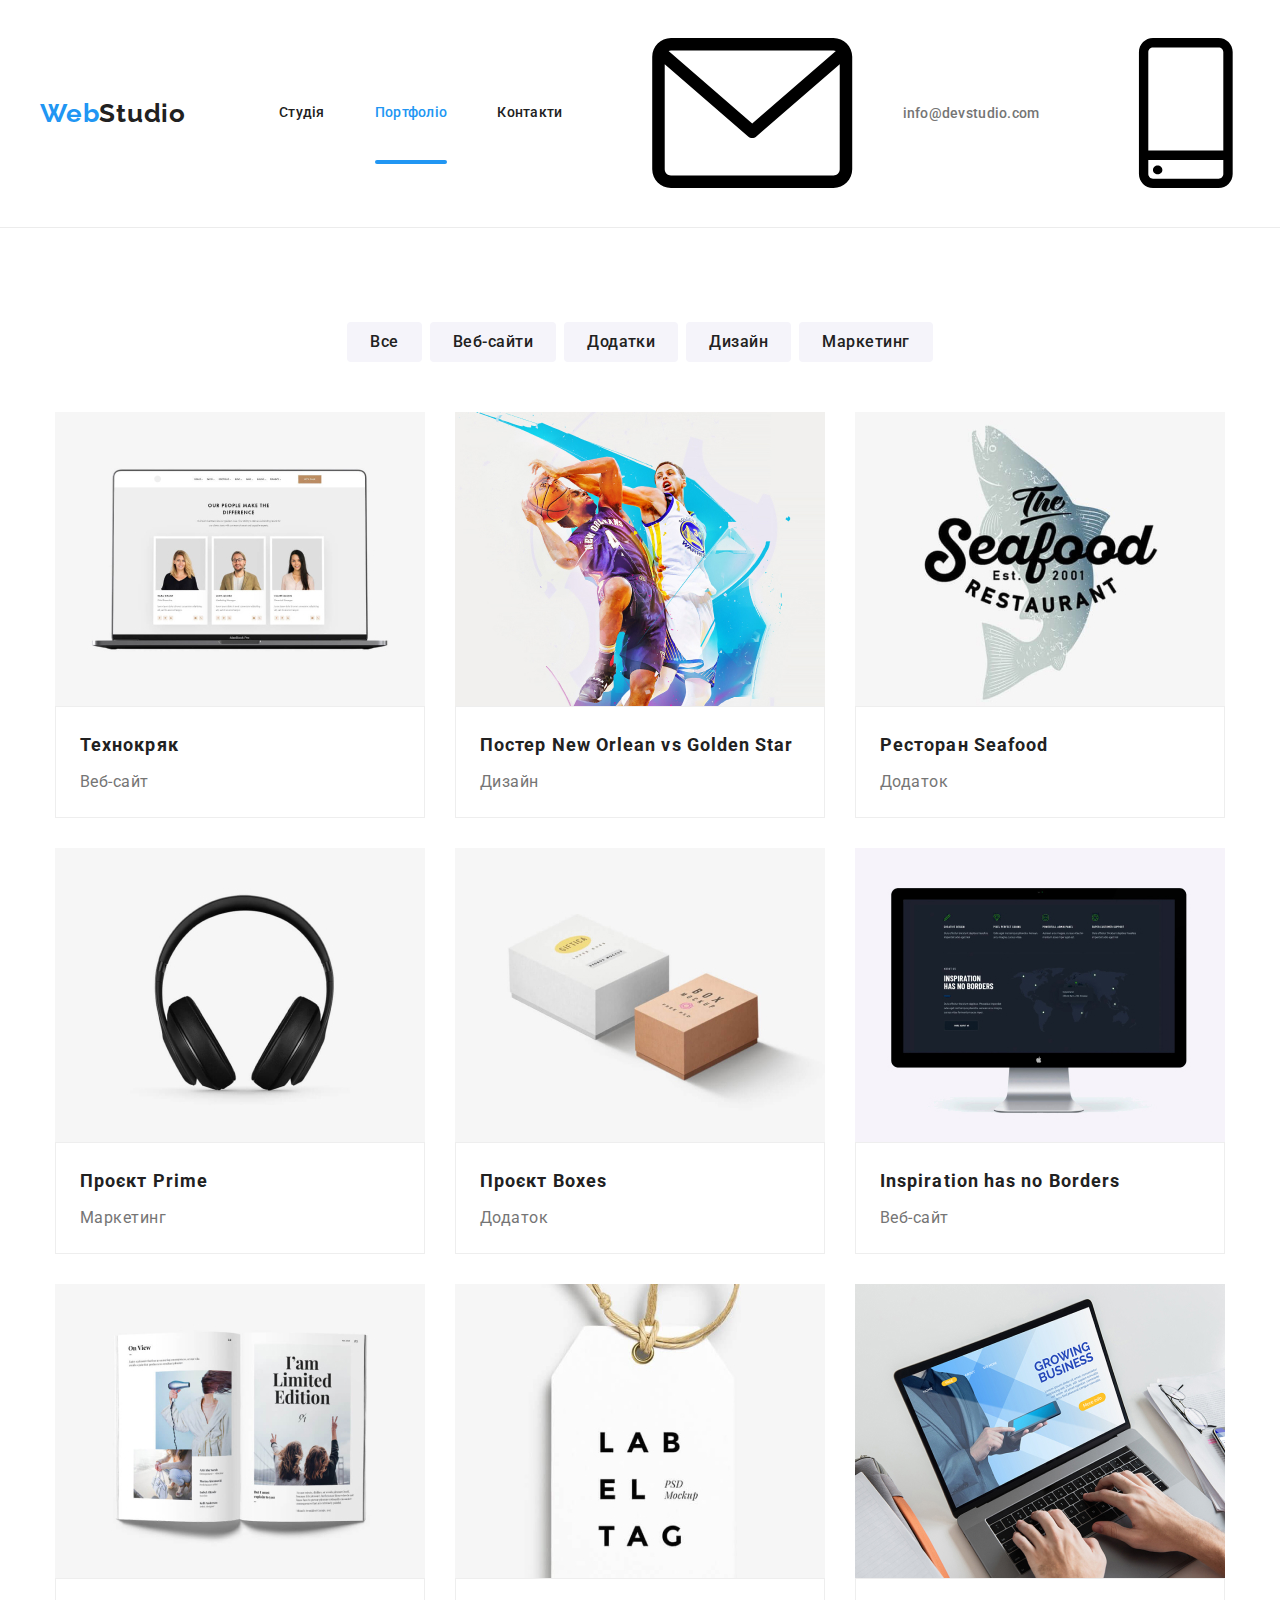
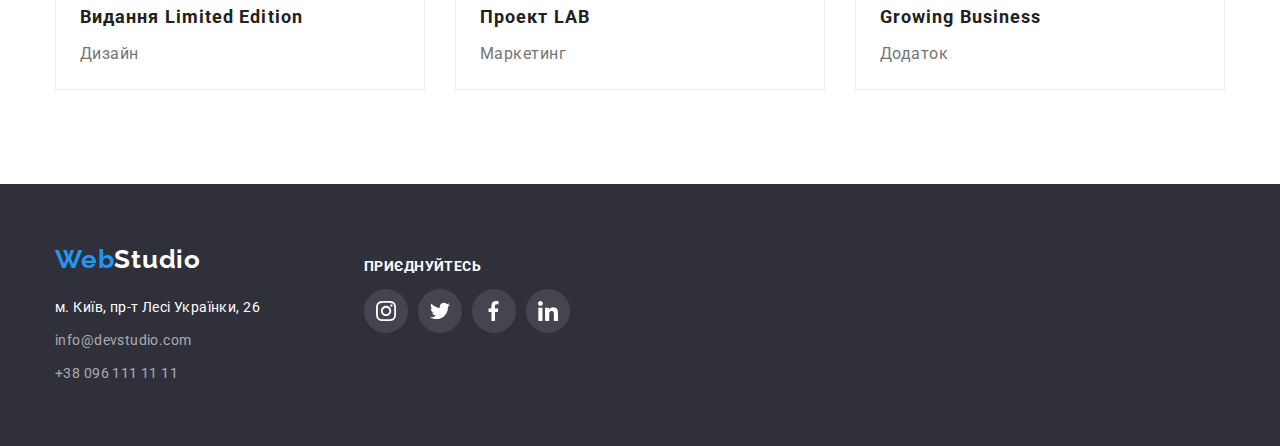
==== portfolio.html @ d79baf8a "qwe" ====
<!DOCTYPE html>
<html lang="en">
<head>
    <meta charset="UTF-8">
    <meta http-equiv="X-UA-Compatible" content="IE=edge">
    <meta name="viewport" content="width=device-width, initial-scale=1.0">
    <title>Portfolio</title>
    <link href="https://fonts.googleapis.com/css2?family=Raleway:wght@700&family=Roboto:wght@400;500;700;900&display=swap" rel="stylesheet">
    <link rel="stylesheet" href="https://cdnjs.cloudflare.com/ajax/libs/modern-normalize/1.1.0/modern-normalize.min.css">
    <link rel="stylesheet" href="./styles/styles.css">
</head>
<body>
    <header class="header">
        <div class="container nav">
            <nav class="header-nav">
                <a href="index.html" class="header-logo link">Web<span class="header-logo-studio">Studio</span></a>
            <ul class="header-list">
                <li class="header-item list">
                    <a href="index.html" class="header-text link">Студія</a>
                </li>
                <li class="header-item list">
                    <a href="portfolio.html" class="header-text current link">Портфоліо</a>
                </li>
                <li class="header-item list">
                    <a href="" class="header-text link">Контакти</a>
                </li>
            </ul>
            </nav>
            <div class="header-contacts">
                <ul class="header-contacts-list list">
                    <li class="header-contacts-item"><a class="header-mail link"  href="mailto:info@devstudio.com">
                        <svg class="header-contacts-icon a">
                        <use href="./images/symbol-defs.svg#envelope-hover"></use>
                    </svg>info@devstudio.com</a>
                    </li>
                    <li class="header-contacts-item"><a class="header-phone link"  href="tel:+380961111111">
                        <svg class="header-contacts-icon b">
                        <use href="./images/symbol-defs.svg#smartphone"></use>
                    </svg>+38 096 111 11 11</a></li>
                </ul>
            </div>
        </div>
    </header>
    <main>
        <section class="section portfolio">
            <div class="container">
                <h2 class="visually-hidden">Портфоліо</h2>
            <ul class="portfolio-list">
                <div class="portfolio-buttons">
                    <li class="portfolio-btn list">
                        <button class="btn" type="button">Все</button>
                    </li>
                    <li class="portfolio-btn list">
                        <button class="btn" type="button">Веб-сайти</button>
                    </li>
                    <li class="portfolio-btn list">
                        <button class="btn" type="button">Додатки</button>
                    </li>
                    <li class="portfolio-btn list">
                        <button class="btn" type="button">Дизайн</button>
                    </li>
                    <li class="portfolio-btn list">
                        <button class="btn" type="button">Маркетинг</button>
                    </li>
                </div>
                <div class="portfolio-blanc">
                    <li class="portfolio-item list">
                        <a class="portfolio-link link" href="">
                        <img src="./images/portfolio1.jpg" alt="Технокряк" width="370" height="294">
                        <div class="blanc-text">
                            <h3 class="portfolio-title" >Технокряк</h3>
                        <p class="portfolio-text">Веб-сайт</p>
                        </div>
                        </a>
                    </li>
                    <li class="portfolio-item list">
                        <a class="portfolio-link link" href="">
                            <img src="./images/portfolio2.jpg" alt="Постер New Orlean vs Golden Star" width="370" height="294">
                        <div class="blanc-text">
                            <h3 class="portfolio-title" >Постер New Orlean vs Golden Star</h3>
                        <p class="portfolio-text">Дизайн</p>
                        </div>
                        </a>
                    </li>
                    <li class="portfolio-item list">
                        <a class="portfolio-link link" href="">
                            <img src="./images/portfolio3.jpg" alt="Ресторан Seafood" width="370" height="294">
                        <div class="blanc-text">
                            <h3 class="portfolio-title" >Ресторан Seafood</h3>
                        <p class="portfolio-text">Додаток</p>
                        </div>
                        </a>
                    </li>
                    <li class="portfolio-item list">
                        <a class="portfolio-link link" href="">
                            <img src="./images/portfolio4.jpg" alt="Проєкт Prime" width="370" height="294">
                        <div class="blanc-text">
                            <h3 class="portfolio-title" >Проєкт Prime</h3>
                        <p class="portfolio-text">Маркетинг</p>
                        </div>
                        </a>
                    </li>
                    <li class="portfolio-item list">
                        <a class="portfolio-link link" href="">
                            <img src="./images/portfolio5.jpg" alt="Проєкт Boxes" width="370" height="294">
                        <div class="blanc-text">
                            <h3 class="portfolio-title" >Проєкт Boxes</h3>
                        <p class="portfolio-text">Додаток</p>
                        </div>
                        </a>
                    </li>
                    <li class="portfolio-item list">
                        <a class="portfolio-link link" href="">
                            <img src="./images/portfolio6.jpg" alt="Inspiration has no Borders" width="370" height="294">
                        <div class="blanc-text">
                            <h3 class="portfolio-title" >Inspiration has no Borders</h3>
                        <p class="portfolio-text">Веб-сайт</p>
                        </div>
                        </a>
                    </li>
                    <li class="portfolio-item list">
                        <a class="portfolio-link link" href="">
                            <img src="./images/portfolio7.jpg" alt="Видання Limited Edition" width="370" height="294">
                        <div class="blanc-text">
                            <h3 class="portfolio-title" >Видання Limited Edition</h3>
                        <p class="portfolio-text">Дизайн</p>
                        </div>
                        </a>
                    </li>
                    <li class="portfolio-item list">
                        <a class="portfolio-link link" href="">
                            <img src="./images/portfolio8.jpg" alt="Проект LAB" width="370" height="294">
                        <div class="blanc-text">
                            <h3 class="portfolio-title" >Проект LAB</h3>
                        <p class="portfolio-text">Маркетинг</p>
                        </div>
                        </a>
                    </li>
                    <li class="portfolio-item list">
                        <a class="portfolio-link link" href="">
                            <img src="./images/portfolio9.jpg" alt="Growing Business" width="370" height="294">
                        <div class="blanc-text">
                            <h3 class="portfolio-title" >Growing Business</h3>
                        <p class="portfolio-text">Додаток</p>
                        </div>
                        </a>
                    </li>
                </ul>
                </div>
            </div>
        </section>
    </main>
    <footer class="footer">
        <div class="container footer-pre-columns">
            <div class="footer-addres-width">
                
                    <a href="index.html" class="footer-logo link">Web<span class="footer-logo-studio">Studio</span></a>
                <address>
                   <ul class="footer-list">
                    <li class="footer-item list"><a class="footer-link link" href="https://www.google.com/maps/place/Lesi+Ukrainky+Blvd,+26,+Kyiv,+02000/data=!4m2!3m1!1s0x40d4cf0e033ecbe9:0x57a4dffefec77da0?sa=X&ved=2ahUKEwj9iJGHlsv5AhVJgosKHXYeBLoQ8gF6BAgTEAE">м. Київ, пр-т Лесі Українки, 26</a></li>
                    <li class="footer-item list"><a class="footer-mail link" href="mailto:info@devstudio.com">info@devstudio.com</a></li>
                    <li class="footer-item list"><a class="footer-phone link" href="tel:+380961111111">+38 096 111 11 11</a></li>
                   </ul>
                </address>
            </div>
           <div class="footer-columns">
            <h2 class="footer-title list"><p>приєднуйтесь</p></h2>
            <ul class="footer-list-columns">
                
                <li class="footer-item-second list"> 
                    <a class="footer-link-second link" href="">
                        <svg class="icon-footer">
                            <use href="./images/symbol-defs.svg#instagram" ></use>
                        </svg>
                    </a></li>
                <li class="footer-item-second list"> 
                    <a class="footer-link-second link" href="">
                        <svg class="icon-footer">
                            <use href="./images/symbol-defs.svg#twitter" ></use>
                        </svg>
                    </a></li>
                <li class="footer-item-second list"> 
                    <a class="footer-link-second link" href="">
                        <svg class="icon-footer">
                            <use href="./images/symbol-defs.svg#facebook" ></use>
                        </svg>
                    </a></li>
                <li class="footer-item-second list"> 
                    <a class="footer-link-second link" href="">
                        <svg class="icon-footer">
                            <use href="./images/symbol-defs.svg#linkedin" ></use>
                        </svg>
                    </a></li>
            </ul>
           </div>
            </div>
    </footer>
</body>
</html>
---- styles/styles.css ----
:root {
  --primary-text-color: #757575;
  --secondary-text-color: rgba(255, 255, 255, 0.6);
  --tytle-text-color: #212121;
  --accent-color: #2196f3;
  --primary-white-color: #ffffff;
  --fill-space-color: #f5f4fa;
  --bcg-space-color: #2f303a;
  --fill-icon-color: #AFB1B8;
}
.container {
  max-width: 1200px;
  width: 100%;
  margin: 0% auto;
  padding: 0% 15px;
}
html {
  box-sizing: border-box;
}

*,
*::before,
*::after {
  box-sizing: inherit;
}

.link {
  text-decoration: none;
}
.list {
  list-style: none;
}
img {
  display: block;
}

.visually-hidden {
  position: absolute;
  white-space: nowrap;
  width: 1px;
  height: 1px;
  overflow: hidden;
  border: 0;
  padding: 0%;
  clip: rect(0 0 0 0);
  clip-path: inset(50%);
  margin: -1px;
}
body {
  background-color: var(--primary-white-color);
  color: var(--primary-text-color);

  margin: 0 auto;

  font-family: "Roboto";
  font-weight: 400;
  font-size: 14px;
  line-height: 1.71;
  letter-spacing: 0.03em;
}
/*----------logo-----------*/
.header-logo,
.footer-logo {
  padding: 0;
  margin-right: 93px;
  font-family: "Raleway";
  font-weight: 700;
  font-size: 26px;
  line-height: 1.19;
  letter-spacing: 0.03em;
  color: var(--accent-color);

  text-shadow: 0px 4px 4px 0px rgba(0, 0, 0, 0.25);
}
.header-logo-studio {
  color: var(--tytle-text-color);
}
.footer-logo-studio {
  color: var(--primary-white-color);
}
/*-------------header---------------*/
.header {
  border-bottom: 1px solid #ececec;
}
.header-nav {
  display: flex;
  margin: 0 0 0 0;
  padding: 0%;
  align-items: center;
}
.header-list {
  display: flex;
  padding: 0%;
  margin: 0%;
}
.nav {
  display: flex;
  align-items: center;
  padding: 24px 0 25px 0;
}
.header-text {
  font-weight: 500;
  font-size: 14px;
  line-height: 1.14;
  letter-spacing: 0.02em;
  color: var(--tytle-text-color);
}

.header-contacts a {
  
  font-family: "Roboto";
  font-style: normal;
  font-weight: 500;
  font-size: 14px;
  line-height: 16px;
  letter-spacing: 0.02em;
  color: var(--primary-text-color);
}
.header-contacts {
  margin-left: auto;
}
.header-icon{
  margin-right: 10px;
  fill: var(--fill-icon-color);
}
.header-icon.mail{
width: 16px;
height: 12px;
}
.header-icon.phone{
  width: 10px;
  height: 16px;
}
.header-contacts-list{
  display: flex;
}
.header-mail,
.header-phone{
display: flex;
align-items: center;
}
.current {

  position: relative;
  color: var(--accent-color);
}
.current::after{
content: "";
position: absolute;
left: 0;
bottom: -44px;
display: block;
width: 100%;
height: 4px;
border-radius: 2px;
background-color:var(--accent-color);
}
.header-item:not(:last-child) {
  margin-right: 50px;
}
.header-contacts li:not(:last-child) {
  margin-right: 30px;
}

/*---------------heroooo------------*/
.hero {
  display: flex;
  background-color: var(--bcg-space-color);
  text-align: center;
  min-height: 600px;
  align-items: center;
  
}
.hero-tytle {
  max-width: 1600px;
  margin: 0  auto 30px;
  font-weight: 900;
  font-size: 44px;
  line-height: 1.36;
  letter-spacing: 0.06em;
  text-transform: uppercase;
  color: var(--primary-white-color);
  max-width: 696px;
}
.hero {
  background-size: contain;
  background-repeat: no-repeat;
  background-position: center;
  width: 100%;
  height: 100%;
  background-image: linear-gradient(to right, rgba(47, 48, 58, 0.4), rgba(47, 48, 58, 0.4)), url(../images/bcgstudio.jpg);

}
/*---------buttons-------*/

.btn {
  padding: 6px 22px;
  font-weight: 500;
  font-size: 16px;
  line-height: 1.62;
  text-align: center;
  letter-spacing: 0.03em;
  background-color: var(--fill-space-color);
  color: var(--tytle-text-color);
  border: 1px solid transparent;
  border-radius: 4px;
  cursor: pointer;
}
.btn-hero {
  padding: 10px 32px;
  font-weight: 700;
  font-size: 16px;
  line-height: 1.88;
  align-items: center;
  letter-spacing: 0.06em;
  color: var(--primary-white-color);
  background-color: var(--accent-color);
  border: 1px solid transparent;
  border-radius: 5px;
  cursor: pointer;
}
/*-----------------------hower-focus--*/
.btn:hover,
.btn:focus{
  transition: 250ms cubic-bezier(0.4, 0, 0.2, 1);
  background-color: var(--accent-color);
  color: var(--primary-white-color);
  box-shadow: 0px 3px 1px rgba(0, 0, 0, 0.1), 
  0px 1px 2px rgba(0, 0, 0, 0.08), 
  0px 2px 2px rgba(0, 0, 0, 0.12);
}
.btn-hero:focus {
  transition: 250ms cubic-bezier(0.4, 0, 0.2, 1);
  background-color: var(--accent-color);
  color: var(--primary-white-color);
}
.header-text:hover,
.header-text:focus {
  transition: 250ms cubic-bezier(0.4, 0, 0.2, 1);
  color: var(--accent-color);
}

.footer-mail:hover,
.footer-mail:focus,
.footer-phone:hover,
.footer-phone:focus {
  transition: 250ms cubic-bezier(0.4, 0, 0.2, 1);
  color: var(--accent-color);
}
.header-logo:focus,
.footer-logo:focus {
  transition: 250ms cubic-bezier(0.4, 0, 0.2, 1);
  color: #2196f3;
}

.portfolio-item:hover,
.portfolio-item:focus {
  transition: 250ms cubic-bezier(0.4, 0, 0.2, 1);
  box-shadow: 0px 4px 4px 0px rgba(0, 0, 0, 0.25);
}
.header-contacts a:hover,
.header-contacts a:focus {
  transition: 250ms cubic-bezier(0.4, 0, 0.2, 1);
  color: var(--accent-color);
}
.header-mail:hover .header-icon,
.header-phone:hover .header-icon,
.header-mail:focus .header-icon,
.header-phone:focus .header-icon{
  transition: 250ms cubic-bezier(0.4, 0, 0.2, 1);
fill: var(--accent-color);
}

/*---------------about-------------*/
.about-list {
  margin: 0%;
  padding: 0%;
  display: flex;
}
.about-title {
  margin: 0 0 10px 0;
  font-weight: 700;
  font-size: 14px;
  line-height: 1.14;
  letter-spacing: 0.03em;
  text-transform: uppercase;
  color: var(--tytle-text-color);
}
.about-text {
  margin: 0%;
}
.section-title {
  margin: 0%;
  font-weight: 700;
  font-size: 36px;
  line-height: 1.16;
  text-align: center;
  letter-spacing: 0.03em;
  color: var(--tytle-text-color);
}
.about-item {
  margin-right: 30px;
}
.about-list :last-child {
  margin-right: 0%;
}
.icon{
background-color: var(--fill-space-color);
padding: 25px 100px 15px;
margin-bottom: 30px;
}
.icon-about{
  height: 70px;
  width: 70px;
}

/*---------------work-------------------*/
.work-list {
  display: flex;
  margin: 0%;
  padding: 0%;
}
.work-title {
  margin-bottom: 50px;
}
.work-item {
  margin-right: 30px;
  position: relative;
}
.work-list :last-child {
  margin-right: 0%;
}
.work-text{
padding: 27px 0 27px 0;
 margin: 0%;
  left: 0%;
  bottom: 0%;
  background-color: rgba(47, 48, 58, 0.8);
  width: 100%;
  height: 70px;
  position: absolute;
  color: rgba(255, 255, 255, 1);
  font-weight: 700;
  font-size: 14px !important;
  line-height: 1.14;
  text-align: center;
  letter-spacing: 0.03em;
  text-transform: uppercase;
}
/*--------------team-----------------*/
.team {
  background-color: var(--fill-space-color);
}
.team-list {
  display: flex;
  margin: 0%;
  padding: 0%;
}
.team-title {
  margin-bottom: 50px;
}
.team-item {
  padding-bottom: 30px;
  background: var(--primary-white-color);
  box-shadow: 0px 1px 3px rgba(0, 0, 0, 0.12), 0px 1px 1px rgba(0, 0, 0, 0.14),
    0px 2px 1px rgba(0, 0, 0, 0.2);
  border-radius: 0px 0px 4px 4px;
  margin-right: 30px;
}
.team-list :last-child {
  margin-right: 0%;
}
.team-user {
  margin: 50px 0 10px 0;
  font-weight: 500;
  font-size: 16px;
  line-height: 1.18;
  text-align: center;
  letter-spacing: 0.03em;
  color: var(--tytle-text-color);
}
.team-text {
  margin: 0%;
  margin-bottom: 16px;
  font-weight: 400;
  font-size: 16px;
  line-height: 1.18;
  text-align: center;
  letter-spacing: 0.03em;
}
.team-icon{
  margin: 0 auto;
}
.team-list-icon{
  display: flex;
  width: 206px;
  justify-content: space-between;
  padding: 0%;
 margin: 0 32px;
}
.team-link-icon{

  display: flex;
  justify-content: center;
  align-items: center;
  width: 44px;
  height: 44px;
  border-radius: 50%;
  
}
.icon-team{
  width: 20px;
  height: 20px;
  fill: var(--fill-icon-color);
}

.team-link-icon:hover,
.team-link-icon:focus{
  transition: 250ms cubic-bezier(0.4, 0, 0.2, 1);
  background-color: var(--accent-color);
  fill: #fff;
}
.team-link-icon:hover .icon-team,
.team-link-icon:focus .icon-team{
  transition: 250ms cubic-bezier(0.4, 0, 0.2, 1);
  fill: var(--primary-white-color);
}
/* -------------clients---------------- */

.clients-title{
  margin-bottom: 50px;
}

.section.clients{
  padding: 84px 0 94px 0;
}

.clients-list{
  display: flex;
  gap: 30px;
  margin: 0;
  padding: 0%;
}

.client-list-link{
  display: block;
  border: 1px solid var(--fill-icon-color);
  border-radius: 5px;
  width: 170px;
  height: 92px;
  padding: 16px 32px;
}

.icon-clients{
  width: 106px;
  height: 60px;
  fill: var(--fill-icon-color);
}

.client-list-link:hover,
.client-list-link:focus{
  transition: 250ms cubic-bezier(0.4, 0, 0.2, 1);
  border:1px solid var(--accent-color);
}

.client-list-link:hover .icon-clients,
.client-list-link:focus .icon-clients{
  transition: 250ms cubic-bezier(0.4, 0, 0.2, 1);
fill: var(--accent-color);
}
/*--------------footer-----------------*/
.footer {
  background-color: rgba(47, 48, 58, 1);
  padding: 60px 0;
}
.footer-mail,
.footer-phone {
  color: rgba(255, 255, 255, 0.6);
  font-style: normal;
  line-height: 1.71;
  letter-spacing: 0.03em;
}

.footer-link {
  color: rgba(255, 255, 255, 1);
  font-style: normal;
}
.footer-item {
  margin-bottom: 9px;
}
.footer-item:last-child {
  margin-bottom: 0%;
}
.footer-list {
  margin: 20px 0 0 0;
  padding: 0%;
}

.footer-title {
  margin: 0%;
  font-weight: 700;
  font-size: 14px;
  line-height: 1.18;
  letter-spacing: 0.03em;
  text-transform: uppercase;
  color: var(--primary-white-color);
}
.footer-columns{
  margin-left: 70px;
}
.footer-pre-columns{
  display: flex;
  justify-content: baseline;
}
.footer-list-columns{
  display: flex;
  margin: 0;
  padding: 0;
}
.footer-item-second:not(:last-child){
  margin-right: 10px;
}

.footer-link-second{
  display: flex;
  justify-content: center;
  align-items: center;
width: 44px;
height: 44px;
border-radius: 50%;
background-color: rgba(255, 255, 255, 0.1);
}
.icon-footer{
  width: 20px;
  height: 20px;
  fill: var(--primary-white-color);

}
.footer-link-second:hover,
.footer-link-second:focus{
  transition: 250ms cubic-bezier(0.4, 0, 0.2, 1);
  background-color: var(--accent-color);
}
/*------portfolio------------------------*/
.portfolio-list {
  margin: 0%;
  padding: 0%;
}
.portfolio-title {
  margin: 20px 0 4px 24px;
  font-weight: 700;
  font-size: 18px;
  line-height: 2;
  letter-spacing: 0.06em;
  color: var(--tytle-text-color);
}
.portfolio-text {
  margin: 0 0 20px 24px;
  font-size: 16px;
  line-height: 1.88;
  letter-spacing: 0.03em;
  color: var(--primary-text-color);
}
.section {
  padding: 94px 0;
}
.about {
  padding-bottom: 0;
}
.portfolio-buttons {
  display: flex;
  margin-bottom: 50px;
  justify-content: center;
}
.portfolio-btn {
  margin-right: 8px;
}
.portfolio-buttons :last-child {
  margin-right: 0%;
}
.portfolio-blanc {
  display: flex;
  flex-wrap: wrap;
  text-align: start;
}

.portfolio-blanc li {
  margin-right: 30px;
  margin-bottom: 30px;
}

.portfolio-blanc li:nth-last-child(-n + 3) {
  margin-bottom: 0%;
}

.portfolio-blanc li:nth-child(3n) {
  margin-right: 0;
}

.blanc-text {
  border: 1px solid rgba(238, 238, 238, 1);
}
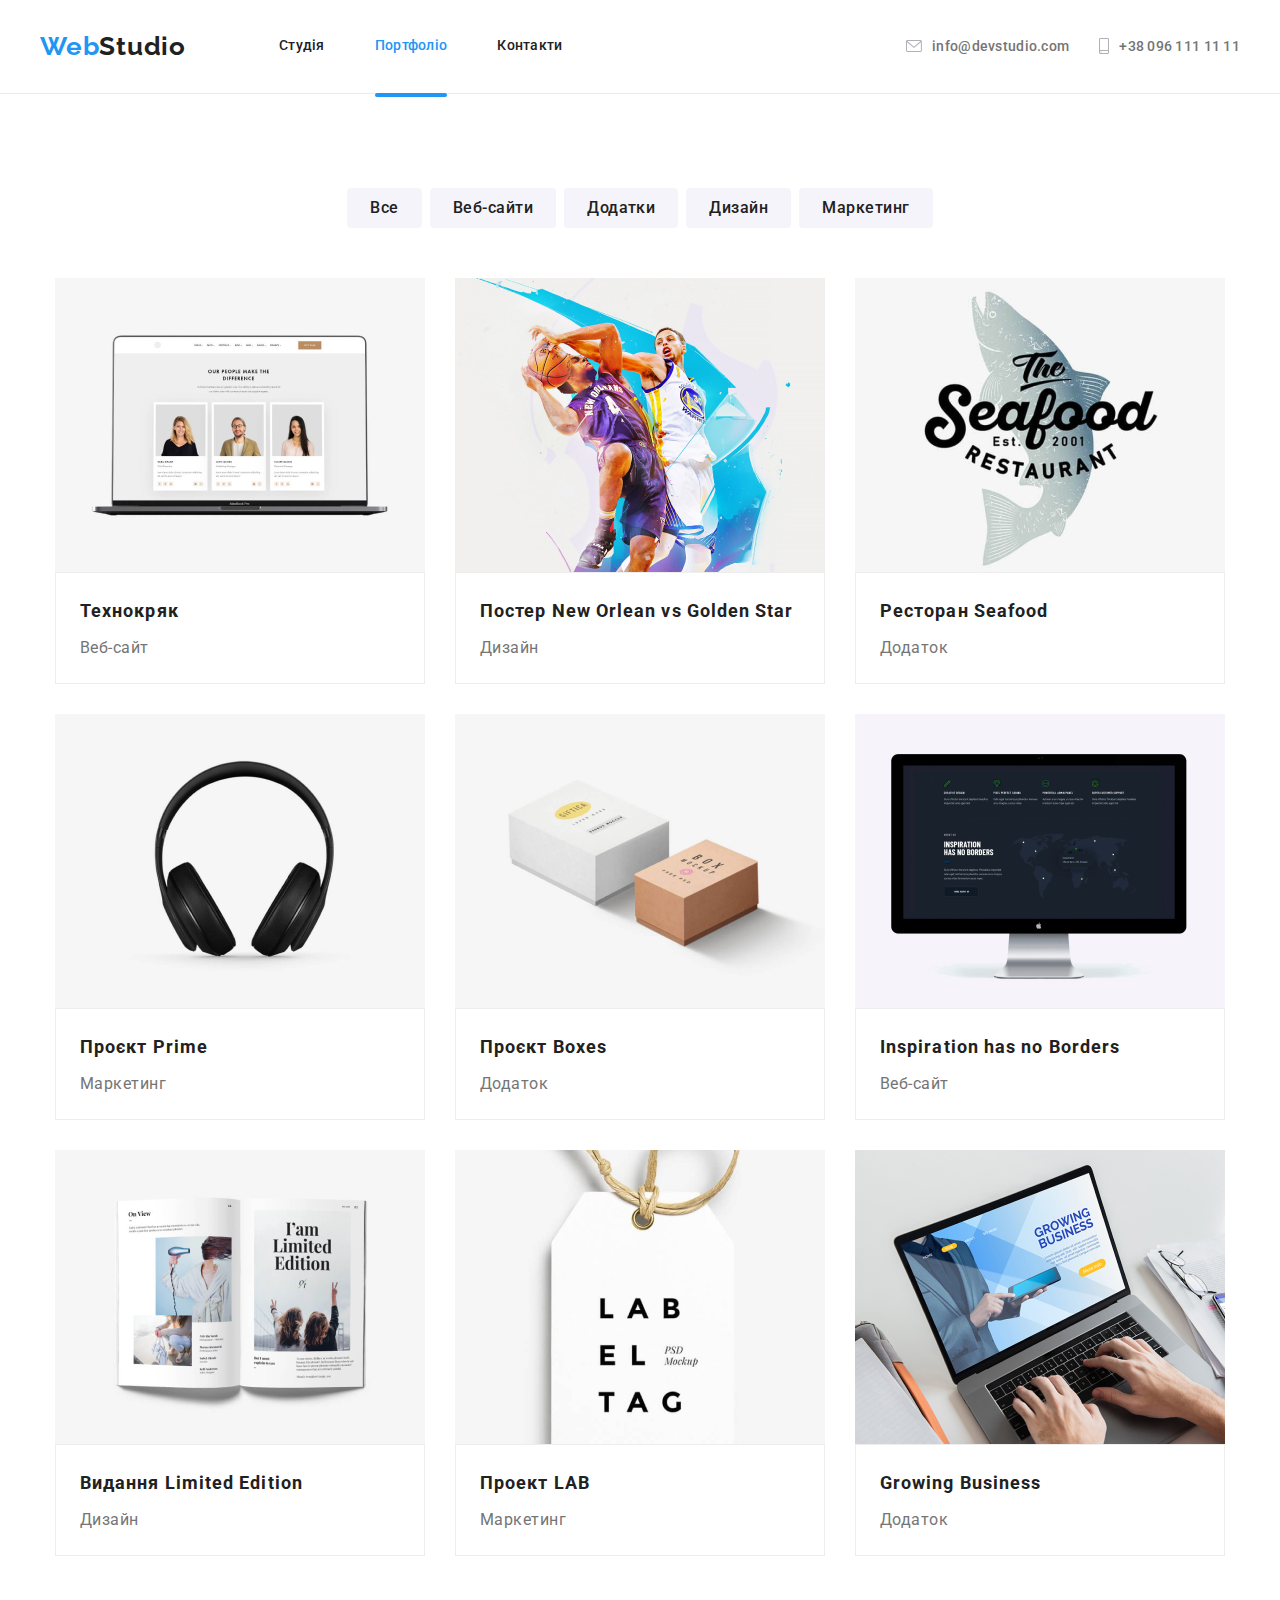
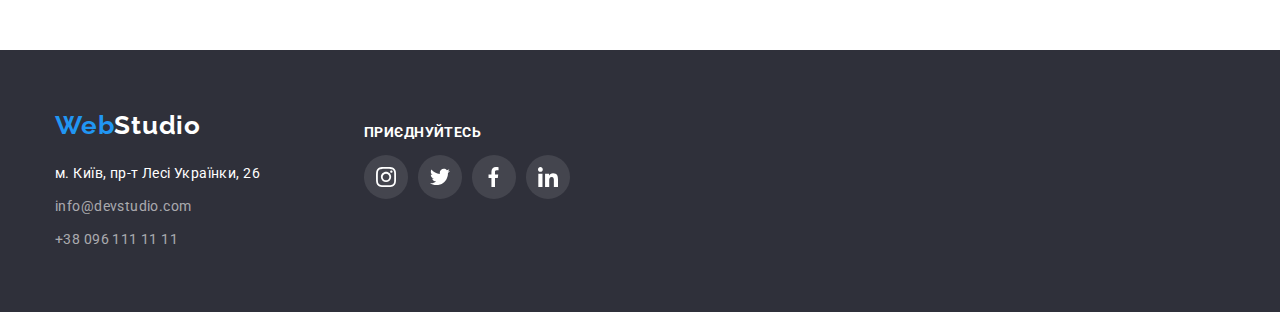
==== commit 27645eed: "no js" ====
--- a/portfolio.html
+++ b/portfolio.html
@@ -29,12 +29,12 @@
             <div class="header-contacts">
                 <ul class="header-contacts-list list">
                     <li class="header-contacts-item"><a class="header-mail link"  href="mailto:info@devstudio.com">
-                        <svg class="header-contacts-icon a">
+                        <svg class="header-icon mail">
                         <use href="./images/symbol-defs.svg#envelope-hover"></use>
                     </svg>info@devstudio.com</a>
                     </li>
                     <li class="header-contacts-item"><a class="header-phone link"  href="tel:+380961111111">
-                        <svg class="header-contacts-icon b">
+                        <svg class="header-icon phone">
                         <use href="./images/symbol-defs.svg#smartphone"></use>
                     </svg>+38 096 111 11 11</a></li>
                 </ul>
@@ -65,8 +65,13 @@
                 </div>
                 <div class="portfolio-blanc">
                     <li class="portfolio-item list">
-                        <a class="portfolio-link link" href="">
-                        <img src="./images/portfolio1.jpg" alt="Технокряк" width="370" height="294">
+                        <div class="portfolio-thumb">
+                            <a class="portfolio-link link" href="">
+                                <img src="./images/portfolio1.jpg" alt="Технокряк" width="370" height="294">
+                                <div class="portfolio-window">
+                                    <p>Ресурс пропонує комплексні пропозиції з різним рівнем функціоналу та сервісів. Все це дозволить відвідувачу отримати вичерпні відомості про компанію чи приватну особу.</p>
+                                </div>
+                        </div>
                         <div class="blanc-text">
                             <h3 class="portfolio-title" >Технокряк</h3>
                         <p class="portfolio-text">Веб-сайт</p>
@@ -75,7 +80,12 @@
                     </li>
                     <li class="portfolio-item list">
                         <a class="portfolio-link link" href="">
-                            <img src="./images/portfolio2.jpg" alt="Постер New Orlean vs Golden Star" width="370" height="294">
+                            <div class="portfolio-thumb">
+                                <img src="./images/portfolio2.jpg" alt="Постер New Orlean vs Golden Star" width="370" height="294">
+                            <div class="portfolio-window">
+                                <p>Ресурс пропонує комплексні пропозиції з різним рівнем функціоналу та сервісів. Все це дозволить відвідувачу отримати вичерпні відомості про компанію чи приватну особу.</p>
+                            </div>
+                            </div>
                         <div class="blanc-text">
                             <h3 class="portfolio-title" >Постер New Orlean vs Golden Star</h3>
                         <p class="portfolio-text">Дизайн</p>
@@ -84,7 +94,12 @@
                     </li>
                     <li class="portfolio-item list">
                         <a class="portfolio-link link" href="">
-                            <img src="./images/portfolio3.jpg" alt="Ресторан Seafood" width="370" height="294">
+                            <div class="portfolio-thumb">
+                                <img src="./images/portfolio3.jpg" alt="Ресторан Seafood" width="370" height="294">
+                            <div class="portfolio-window">
+                                <p>Ресурс пропонує комплексні пропозиції з різним рівнем функціоналу та сервісів. Все це дозволить відвідувачу отримати вичерпні відомості про компанію чи приватну особу.</p>
+                            </div>
+                            </div>
                         <div class="blanc-text">
                             <h3 class="portfolio-title" >Ресторан Seafood</h3>
                         <p class="portfolio-text">Додаток</p>
@@ -93,7 +108,12 @@
                     </li>
                     <li class="portfolio-item list">
                         <a class="portfolio-link link" href="">
-                            <img src="./images/portfolio4.jpg" alt="Проєкт Prime" width="370" height="294">
+                            <div class="portfolio-thumb">
+                                <img src="./images/portfolio4.jpg" alt="Проєкт Prime" width="370" height="294">
+                            <div class="portfolio-window">
+                                <p>Ресурс пропонує комплексні пропозиції з різним рівнем функціоналу та сервісів. Все це дозволить відвідувачу отримати вичерпні відомості про компанію чи приватну особу.</p>
+                            </div>
+                            </div>
                         <div class="blanc-text">
                             <h3 class="portfolio-title" >Проєкт Prime</h3>
                         <p class="portfolio-text">Маркетинг</p>
@@ -102,7 +122,12 @@
                     </li>
                     <li class="portfolio-item list">
                         <a class="portfolio-link link" href="">
-                            <img src="./images/portfolio5.jpg" alt="Проєкт Boxes" width="370" height="294">
+                            <div class="portfolio-thumb">
+                                <img src="./images/portfolio5.jpg" alt="Проєкт Boxes" width="370" height="294">
+                            <div class="portfolio-window">
+                                <p>Ресурс пропонує комплексні пропозиції з різним рівнем функціоналу та сервісів. Все це дозволить відвідувачу отримати вичерпні відомості про компанію чи приватну особу.</p>
+                            </div>
+                            </div>
                         <div class="blanc-text">
                             <h3 class="portfolio-title" >Проєкт Boxes</h3>
                         <p class="portfolio-text">Додаток</p>
@@ -111,7 +136,12 @@
                     </li>
                     <li class="portfolio-item list">
                         <a class="portfolio-link link" href="">
-                            <img src="./images/portfolio6.jpg" alt="Inspiration has no Borders" width="370" height="294">
+                            <div class="portfolio-thumb">
+                                <img src="./images/portfolio6.jpg" alt="Inspiration has no Borders" width="370" height="294">
+                            <div class="portfolio-window">
+                                <p>Ресурс пропонує комплексні пропозиції з різним рівнем функціоналу та сервісів. Все це дозволить відвідувачу отримати вичерпні відомості про компанію чи приватну особу.</p>
+                            </div>
+                            </div>
                         <div class="blanc-text">
                             <h3 class="portfolio-title" >Inspiration has no Borders</h3>
                         <p class="portfolio-text">Веб-сайт</p>
@@ -120,7 +150,12 @@
                     </li>
                     <li class="portfolio-item list">
                         <a class="portfolio-link link" href="">
-                            <img src="./images/portfolio7.jpg" alt="Видання Limited Edition" width="370" height="294">
+                            <div class="portfolio-thumb">
+                                <img src="./images/portfolio7.jpg" alt="Видання Limited Edition" width="370" height="294">
+                            <div class="portfolio-window">
+                                <p>Ресурс пропонує комплексні пропозиції з різним рівнем функціоналу та сервісів. Все це дозволить відвідувачу отримати вичерпні відомості про компанію чи приватну особу.</p>
+                            </div>
+                            </div>
                         <div class="blanc-text">
                             <h3 class="portfolio-title" >Видання Limited Edition</h3>
                         <p class="portfolio-text">Дизайн</p>
@@ -129,7 +164,12 @@
                     </li>
                     <li class="portfolio-item list">
                         <a class="portfolio-link link" href="">
-                            <img src="./images/portfolio8.jpg" alt="Проект LAB" width="370" height="294">
+                            <div class="portfolio-thumb">
+                                <img src="./images/portfolio8.jpg" alt="Проект LAB" width="370" height="294">
+                            <div class="portfolio-window">
+                                <p>Ресурс пропонує комплексні пропозиції з різним рівнем функціоналу та сервісів. Все це дозволить відвідувачу отримати вичерпні відомості про компанію чи приватну особу.</p>
+                            </div>
+                            </div>
                         <div class="blanc-text">
                             <h3 class="portfolio-title" >Проект LAB</h3>
                         <p class="portfolio-text">Маркетинг</p>
@@ -137,13 +177,18 @@
                         </a>
                     </li>
                     <li class="portfolio-item list">
-                        <a class="portfolio-link link" href="">
-                            <img src="./images/portfolio9.jpg" alt="Growing Business" width="370" height="294">
+                            <a class="portfolio-link link" href="">
+                            <div class="portfolio-thumb">
+                                    <img src="./images/portfolio9.jpg" alt="Growing Business" width="370" height="294">
+                                <div class="portfolio-window">
+                                    <p>Ресурс пропонує комплексні пропозиції з різним рівнем функціоналу та сервісів. Все це дозволить відвідувачу отримати вичерпні відомості про компанію чи приватну особу.</p>
+                                </div>
+                        </div>
                         <div class="blanc-text">
                             <h3 class="portfolio-title" >Growing Business</h3>
                         <p class="portfolio-text">Додаток</p>
                         </div>
-                        </a>
+                        </a> 
                     </li>
                 </ul>
                 </div>
@@ -195,5 +240,6 @@
            </div>
             </div>
     </footer>
+
 </body>
 </html>--- a/styles/styles.css
+++ b/styles/styles.css
@@ -70,7 +70,7 @@
   letter-spacing: 0.03em;
   color: var(--accent-color);
 
-  text-shadow: 0px 4px 4px 0px rgba(0, 0, 0, 0.25);
+  
 }
 .header-logo-studio {
   color: var(--tytle-text-color);
@@ -251,6 +251,7 @@
 .footer-logo:focus {
   transition: 250ms cubic-bezier(0.4, 0, 0.2, 1);
   color: #2196f3;
+  text-shadow: 0px 4px 4px 0px rgba(0, 0, 0, 0.25);
 }
 
 .portfolio-item:hover,
@@ -601,3 +602,64 @@
   border: 1px solid rgba(238, 238, 238, 1);
 }
 
+.portfolio-thumb{
+  display: block;
+  position: relative;
+  overflow: hidden;
+}
+
+.portfolio-window{
+  display: flex;
+position: absolute;
+/* opacity: 0; */
+width: 100%;
+height: 100%;
+bottom: 0%;
+left: 0%;
+display: block;
+background-color: rgba(33, 150, 243, 0.9);
+background-size: 370px 294px;
+padding: 63px 24px;
+
+font-weight: 400;
+font-size: 18px;
+line-height: 1.56;
+letter-spacing: 0.03em;
+color: #FFFFFF;
+transform: translateY(100%);
+transition: 250ms cubic-bezier(0.4, 0, 0.2, 1);
+}
+.portfolio-item:hover .portfolio-window{
+  transform: translateY(0);
+  
+}
+.portfolio-window p{
+  margin: 0;
+}
+body{
+  position: relative;
+}
+
+.backdrop{
+  position: fixed;
+  width: 100%;
+  height: 100%;
+  top: 0;
+  left: 0%;
+  background-color: rgba(255, 255, 255, 1);
+}
+.backdrop.is-hidden{
+  opacity: 0;
+  pointer-events: none;
+}
+.modal{
+position: absolute;
+top: 50%;
+left: 50%;
+transform: translate(50% 50%);
+
+min-height: 300px;
+min-width: 40px;
+padding: 15px;
+background-color: #fff;
+}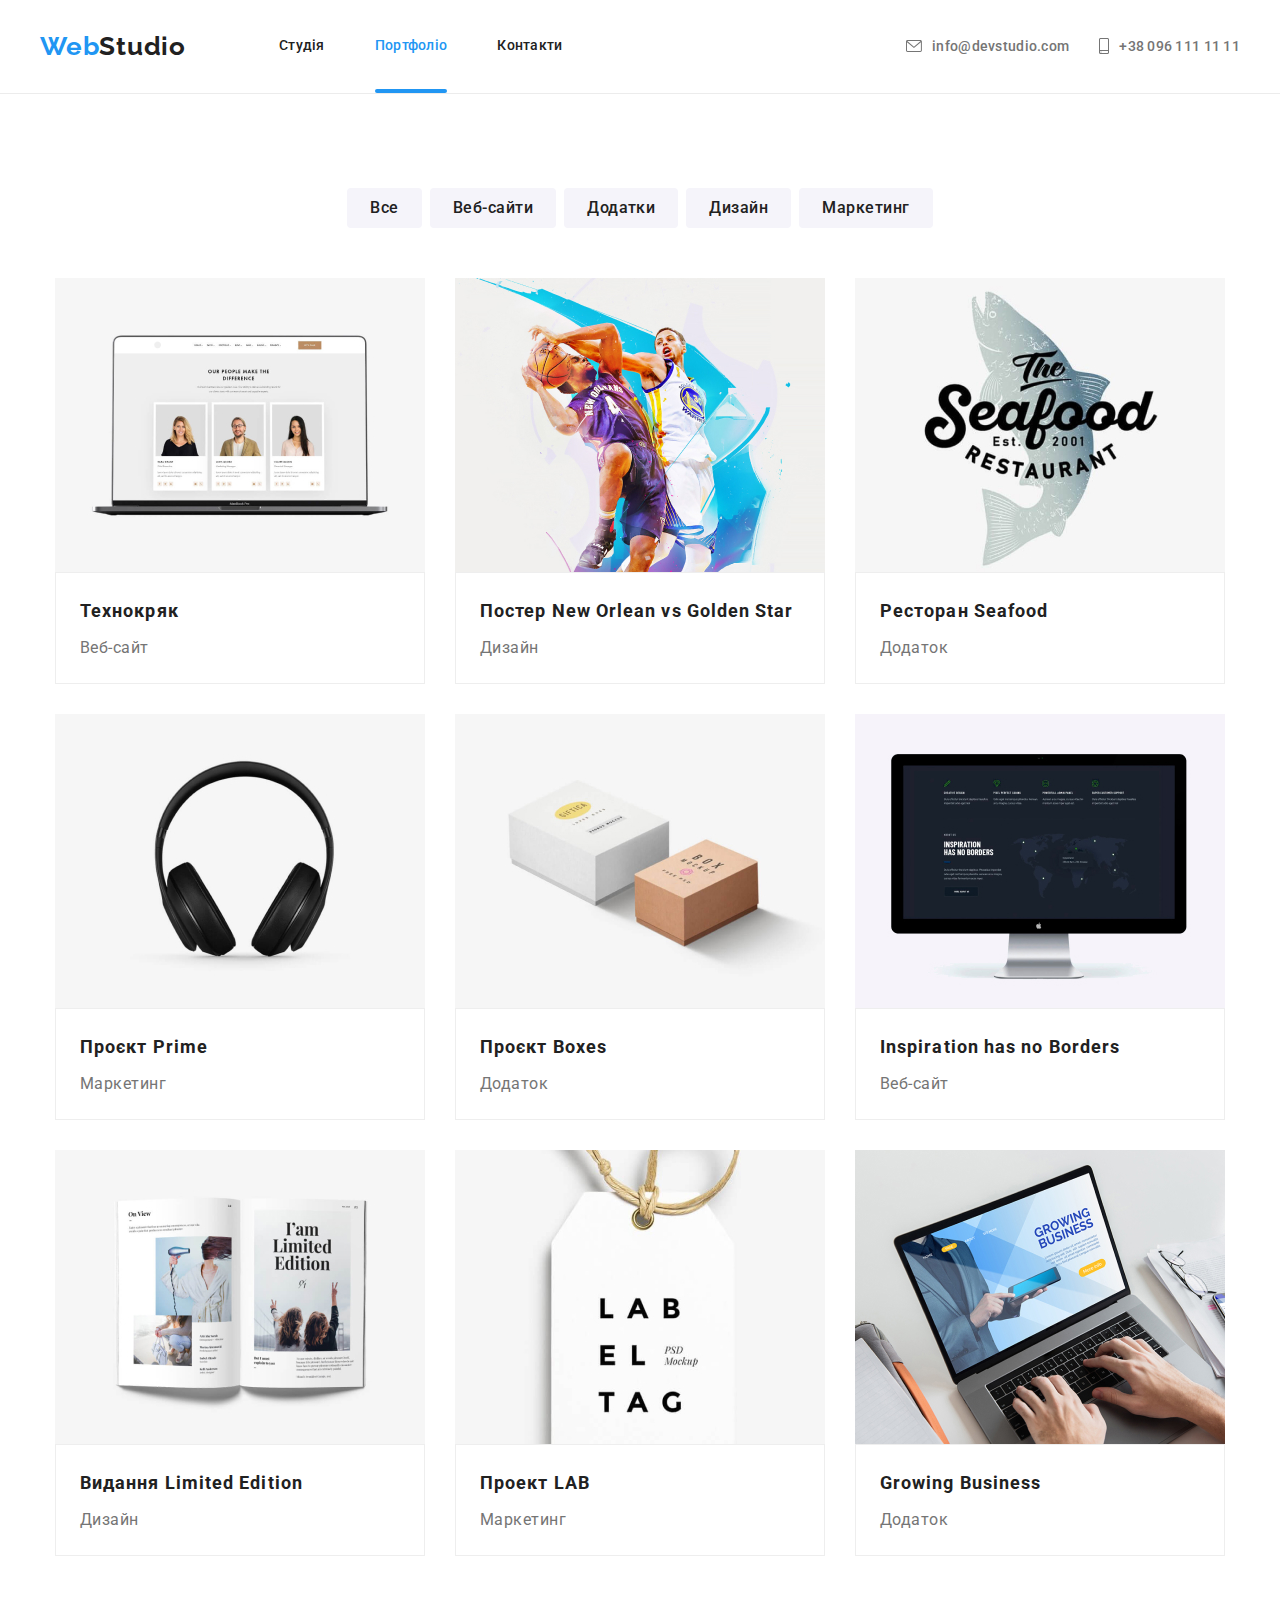
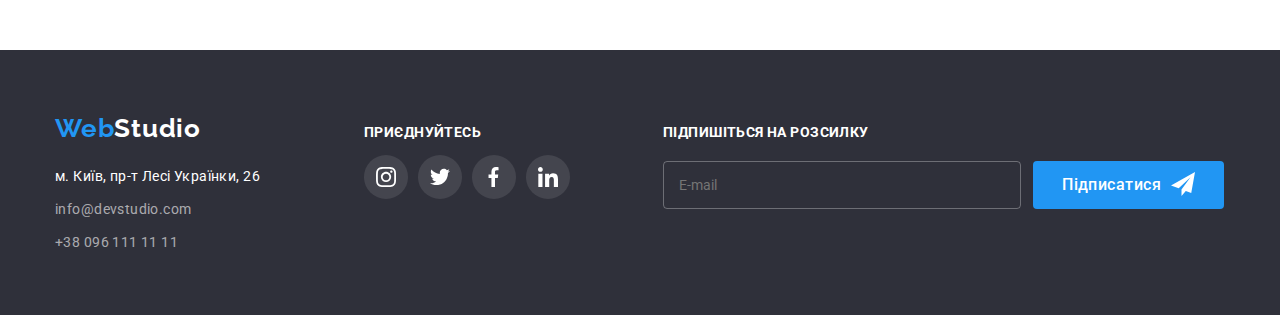
==== commit e5763216: "correct some changes" ====
--- a/portfolio.html
+++ b/portfolio.html
@@ -65,13 +65,13 @@
                 </div>
                 <div class="portfolio-blanc">
                     <li class="portfolio-item list">
-                        <div class="portfolio-thumb">
-                            <a class="portfolio-link link" href="">
+                        <a class="portfolio-link link" href="">
+                            <div class="portfolio-thumb">
                                 <img src="./images/portfolio1.jpg" alt="Технокряк" width="370" height="294">
                                 <div class="portfolio-window">
                                     <p>Ресурс пропонує комплексні пропозиції з різним рівнем функціоналу та сервісів. Все це дозволить відвідувачу отримати вичерпні відомості про компанію чи приватну особу.</p>
                                 </div>
-                        </div>
+                            </div>
                         <div class="blanc-text">
                             <h3 class="portfolio-title" >Технокряк</h3>
                         <p class="portfolio-text">Веб-сайт</p>
@@ -177,7 +177,7 @@
                         </a>
                     </li>
                     <li class="portfolio-item list">
-                            <a class="portfolio-link link" href="">
+                        <a class="portfolio-link link" href="">
                             <div class="portfolio-thumb">
                                     <img src="./images/portfolio9.jpg" alt="Growing Business" width="370" height="294">
                                 <div class="portfolio-window">
@@ -238,6 +238,14 @@
                     </a></li>
             </ul>
            </div>
+           <div class="footer-follow">
+            <p class="follow">Підпишіться на розсилку</p>
+                        <form class="follow-line">
+                            <input class="form-input" name="mail" id="mail" type="email" placeholder="E-mail">
+                        <button  class="btn btn-follow" type="submit">Підписатися<svg class="footer-icon" width="24" height="24"><use href="./images/symbol-defs.svg#icon-send" ></use>
+                        </svg></button>
+                    </form>
+        </div>
             </div>
     </footer>
 
--- a/styles/styles.css
+++ b/styles/styles.css
@@ -69,7 +69,7 @@
   line-height: 1.19;
   letter-spacing: 0.03em;
   color: var(--accent-color);
-
+  transition: 250ms cubic-bezier(0.4, 0, 0.2, 1);
   
 }
 .header-logo-studio {
@@ -93,6 +93,7 @@
   padding: 0%;
   margin: 0%;
 }
+
 .nav {
   display: flex;
   align-items: center;
@@ -104,6 +105,7 @@
   line-height: 1.14;
   letter-spacing: 0.02em;
   color: var(--tytle-text-color);
+  transition: 250ms cubic-bezier(0.4, 0, 0.2, 1);
 }
 
 .header-contacts a {
@@ -115,13 +117,14 @@
   line-height: 16px;
   letter-spacing: 0.02em;
   color: var(--primary-text-color);
+  transition: 250ms cubic-bezier(0.4, 0, 0.2, 1);
 }
 .header-contacts {
   margin-left: auto;
 }
 .header-icon{
   margin-right: 10px;
-  fill: var(--fill-icon-color);
+  fill: var(--primary-text-color);
 }
 .header-icon.mail{
 width: 16px;
@@ -138,6 +141,7 @@
 .header-phone{
 display: flex;
 align-items: center;
+transition: 250ms cubic-bezier(0.4, 0, 0.2, 1);
 }
 .current {
 
@@ -148,7 +152,7 @@
 content: "";
 position: absolute;
 left: 0;
-bottom: -44px;
+bottom: -40px;
 display: block;
 width: 100%;
 height: 4px;
@@ -205,6 +209,7 @@
   border: 1px solid transparent;
   border-radius: 4px;
   cursor: pointer;
+  transition: 250ms cubic-bezier(0.4, 0, 0.2, 1);
 }
 .btn-hero {
   padding: 10px 32px;
@@ -217,26 +222,22 @@
   background-color: var(--accent-color);
   border: 1px solid transparent;
   border-radius: 5px;
-  cursor: pointer;
+  transition: 250ms cubic-bezier(0.4, 0, 0.2, 1);
 }
 /*-----------------------hower-focus--*/
 .btn:hover,
 .btn:focus{
-  transition: 250ms cubic-bezier(0.4, 0, 0.2, 1);
   background-color: var(--accent-color);
-  color: var(--primary-white-color);
   box-shadow: 0px 3px 1px rgba(0, 0, 0, 0.1), 
   0px 1px 2px rgba(0, 0, 0, 0.08), 
   0px 2px 2px rgba(0, 0, 0, 0.12);
 }
 .btn-hero:focus {
-  transition: 250ms cubic-bezier(0.4, 0, 0.2, 1);
   background-color: var(--accent-color);
   color: var(--primary-white-color);
 }
 .header-text:hover,
 .header-text:focus {
-  transition: 250ms cubic-bezier(0.4, 0, 0.2, 1);
   color: var(--accent-color);
 }
 
@@ -244,31 +245,30 @@
 .footer-mail:focus,
 .footer-phone:hover,
 .footer-phone:focus {
-  transition: 250ms cubic-bezier(0.4, 0, 0.2, 1);
+  
   color: var(--accent-color);
 }
 .header-logo:focus,
 .footer-logo:focus {
-  transition: 250ms cubic-bezier(0.4, 0, 0.2, 1);
   color: #2196f3;
   text-shadow: 0px 4px 4px 0px rgba(0, 0, 0, 0.25);
 }
 
 .portfolio-item:hover,
 .portfolio-item:focus {
-  transition: 250ms cubic-bezier(0.4, 0, 0.2, 1);
+  
   box-shadow: 0px 4px 4px 0px rgba(0, 0, 0, 0.25);
 }
 .header-contacts a:hover,
 .header-contacts a:focus {
-  transition: 250ms cubic-bezier(0.4, 0, 0.2, 1);
+  
   color: var(--accent-color);
 }
 .header-mail:hover .header-icon,
 .header-phone:hover .header-icon,
 .header-mail:focus .header-icon,
 .header-phone:focus .header-icon{
-  transition: 250ms cubic-bezier(0.4, 0, 0.2, 1);
+  
 fill: var(--accent-color);
 }
 
@@ -450,6 +450,8 @@
   width: 170px;
   height: 92px;
   padding: 16px 32px;
+  transition: 250ms cubic-bezier(0.4, 0, 0.2, 1) fill;
+  
 }
 
 .icon-clients{
@@ -466,7 +468,7 @@
 
 .client-list-link:hover .icon-clients,
 .client-list-link:focus .icon-clients{
-  transition: 250ms cubic-bezier(0.4, 0, 0.2, 1);
+  
 fill: var(--accent-color);
 }
 /*--------------footer-----------------*/
@@ -480,6 +482,7 @@
   font-style: normal;
   line-height: 1.71;
   letter-spacing: 0.03em;
+  transition: 250ms cubic-bezier(0.4, 0, 0.2, 1);
 }
 
 .footer-link {
@@ -509,9 +512,9 @@
 .footer-columns{
   margin-left: 70px;
 }
-.footer-pre-columns{
-  display: flex;
-  justify-content: baseline;
+.footer > .footer-pre-columns{
+  display: flex;
+  align-items: baseline;
 }
 .footer-list-columns{
   display: flex;
@@ -530,6 +533,7 @@
 height: 44px;
 border-radius: 50%;
 background-color: rgba(255, 255, 255, 0.1);
+transition: 250ms cubic-bezier(0.4, 0, 0.2, 1) bacground-color;
 }
 .icon-footer{
   width: 20px;
@@ -539,13 +543,16 @@
 }
 .footer-link-second:hover,
 .footer-link-second:focus{
-  transition: 250ms cubic-bezier(0.4, 0, 0.2, 1);
+
   background-color: var(--accent-color);
 }
 /*------portfolio------------------------*/
 .portfolio-list {
   margin: 0%;
   padding: 0%;
+}
+.portfolio-item{
+  transition: 250ms cubic-bezier(0.4, 0, 0.2, 1);
 }
 .portfolio-title {
   margin: 20px 0 4px 24px;
@@ -636,30 +643,122 @@
 .portfolio-window p{
   margin: 0;
 }
-body{
-  position: relative;
-}
-
+/* =============modal================ */
 .backdrop{
   position: fixed;
   width: 100%;
   height: 100%;
   top: 0;
   left: 0%;
-  background-color: rgba(255, 255, 255, 1);
-}
-.backdrop.is-hidden{
+  background-color:rgba(0, 0, 0, 0.2);
+}
+.is-hidden{
   opacity: 0;
   pointer-events: none;
 }
+
 .modal{
 position: absolute;
 top: 50%;
 left: 50%;
-transform: translate(50% 50%);
-
-min-height: 300px;
-min-width: 40px;
-padding: 15px;
+transform: translate(-50%, -50%);
+
+min-height: 581px;
+min-width: 528px;
+padding: 8px;
+background-color: #FFFFFF;
+
+
+}
+.modal-position{
+  position: relative;
+}
+.modal-close{
+position: absolute;
+top: 0;
+right: 0%;
+border-radius: 50%;
+width: 33px;
+height: 33px;
+border: 1px solid var(--fill-space-color);
 background-color: #fff;
+display: flex;
+justify-content: center;
+align-items: center;
+margin-left: auto;
+}
+.modal-icon{
+ width: 11px;
+ height: 11px;
+ color: var(--tytle-text-color);
+}
+.modal-title{
+ margin: 0%;
+ padding: 0%;
+ margin:0 auto 12px;
+font-weight: 700;
+font-size: 20px;
+line-height: 1.15;
+text-align: center;
+letter-spacing: 0.03em;
+
+color: #212121;
+}
+.modal-text{
+  width: 448px;
+ 
+}
+.form-input-modal{
+  width: 100%;
+
+}
+.form-label-modal{
+ 
+font-weight: 400;
+font-size: 12px;
+line-height: 1.16;
+letter-spacing: 0.01em;
+
+color: #757575;
+}
+/* -----------------footer-mail---------------- */
+.footer-follow{
+  margin-left: 93px;
+
+}
+.follow-line{
+  display: flex;
+  align-items: center;
+}
+.form-input{
+  color: var(--primary-white-color);
+  background-color: rgba(33, 150, 243, 0);
+  border: 1px solid rgba(255, 255, 255, 0.3);
+  border-radius: 4px;
+  width: 358px;
+  padding: 15px;
+}
+.btn-follow{
+  display: flex;
+  padding: 10px 28px;
+  margin-left: 12px;
+  background-color: var(--accent-color);
+  color: var(--primary-white-color);
+ margin-right: 0%;
+}
+.follow{
+font-weight: 700;
+font-size: 14px;
+line-height: 1.14;
+letter-spacing: 0.03em;
+text-transform: uppercase;
+
+color: var(--primary-white-color);
+margin: 0;
+padding: 0%;
+margin-bottom: 20px;
+}
+.footer-icon{
+  fill: var(--primary-white-color);
+  margin-left: 10px;
 }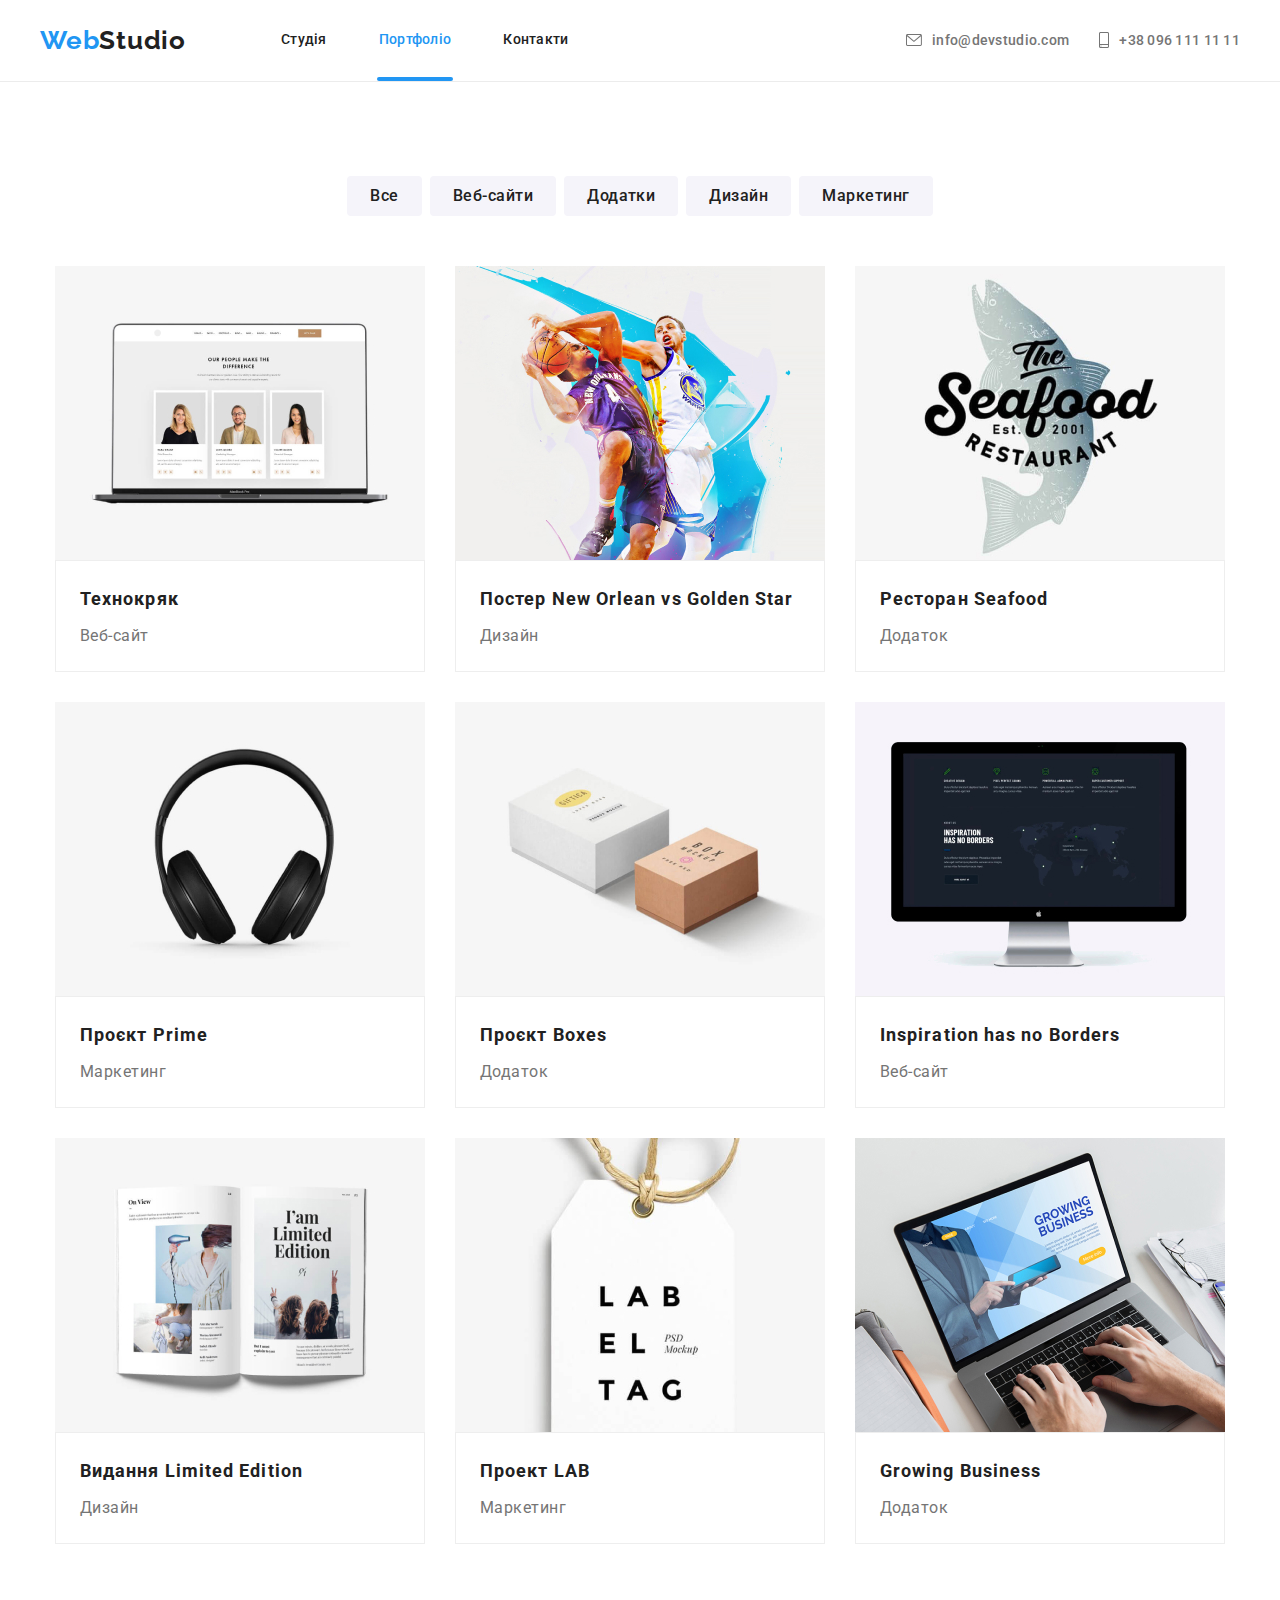
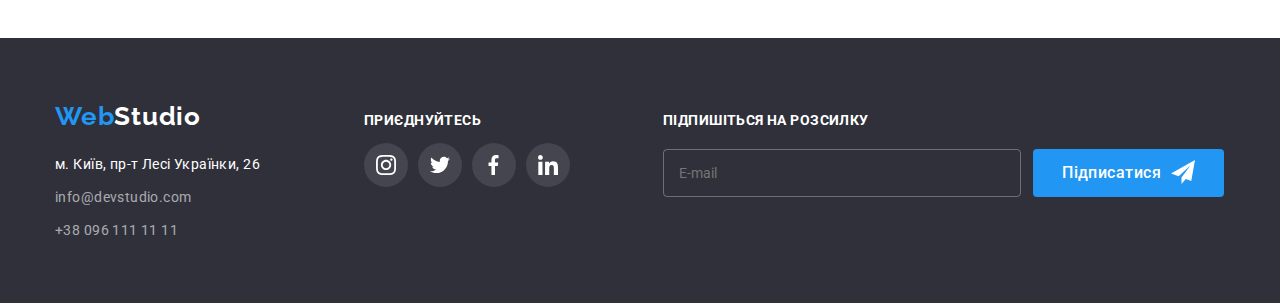
==== commit 978e453e: "btn cursor-pointer/position absolut" ====
--- a/portfolio.html
+++ b/portfolio.html
@@ -47,20 +47,20 @@
                 <h2 class="visually-hidden">Портфоліо</h2>
             <ul class="portfolio-list">
                 <div class="portfolio-buttons">
-                    <li class="portfolio-btn list">
-                        <button class="btn" type="button">Все</button>
-                    </li>
-                    <li class="portfolio-btn list">
-                        <button class="btn" type="button">Веб-сайти</button>
-                    </li>
-                    <li class="portfolio-btn list">
-                        <button class="btn" type="button">Додатки</button>
-                    </li>
-                    <li class="portfolio-btn list">
-                        <button class="btn" type="button">Дизайн</button>
-                    </li>
-                    <li class="portfolio-btn list">
-                        <button class="btn" type="button">Маркетинг</button>
+                    <li class="portfolio-btnn list">
+                        <button class="btnn" type="button">Все</button>
+                    </li>
+                    <li class="portfolio-btnn list">
+                        <button class="btnn" type="button">Веб-сайти</button>
+                    </li>
+                    <li class="portfolio-btnn list">
+                        <button class="btnn" type="button">Додатки</button>
+                    </li>
+                    <li class="portfolio-btnn list">
+                        <button class="btnn" type="button">Дизайн</button>
+                    </li>
+                    <li class="portfolio-btnn list">
+                        <button class="btnn" type="button">Маркетинг</button>
                     </li>
                 </div>
                 <div class="portfolio-blanc">
@@ -242,7 +242,7 @@
             <p class="follow">Підпишіться на розсилку</p>
                         <form class="follow-line">
                             <input class="form-input" name="mail" id="mail" type="email" placeholder="E-mail">
-                        <button  class="btn btn-follow" type="submit">Підписатися<svg class="footer-icon" width="24" height="24"><use href="./images/symbol-defs.svg#icon-send" ></use>
+                        <button  class="btnn btnn-follow" type="submit">Підписатися<svg class="footer-icon" width="24" height="24"><use href="./images/symbol-defs.svg#icon-send" ></use>
                         </svg></button>
                     </form>
         </div>
--- a/styles/styles.css
+++ b/styles/styles.css
@@ -69,7 +69,8 @@
   line-height: 1.19;
   letter-spacing: 0.03em;
   color: var(--accent-color);
-  transition: 250ms cubic-bezier(0.4, 0, 0.2, 1);
+  transition: color 250ms cubic-bezier(0.4, 0, 0.2, 1),
+  text-shadow 250ms cubic-bezier(0.4, 0, 0.2, 1);
   
 }
 .header-logo-studio {
@@ -97,7 +98,7 @@
 .nav {
   display: flex;
   align-items: center;
-  padding: 24px 0 25px 0;
+  padding: 18px 0 19px 0;
 }
 .header-text {
   font-weight: 500;
@@ -105,7 +106,8 @@
   line-height: 1.14;
   letter-spacing: 0.02em;
   color: var(--tytle-text-color);
-  transition: 250ms cubic-bezier(0.4, 0, 0.2, 1);
+  transition: color 250ms cubic-bezier(0.4, 0, 0.2, 1);
+  padding: 34px 2px;
 }
 
 .header-contacts a {
@@ -117,7 +119,7 @@
   line-height: 16px;
   letter-spacing: 0.02em;
   color: var(--primary-text-color);
-  transition: 250ms cubic-bezier(0.4, 0, 0.2, 1);
+  transition: color 250ms cubic-bezier(0.4, 0, 0.2, 1);
 }
 .header-contacts {
   margin-left: auto;
@@ -141,7 +143,7 @@
 .header-phone{
 display: flex;
 align-items: center;
-transition: 250ms cubic-bezier(0.4, 0, 0.2, 1);
+transition: color 250ms cubic-bezier(0.4, 0, 0.2, 1);
 }
 .current {
 
@@ -152,7 +154,7 @@
 content: "";
 position: absolute;
 left: 0;
-bottom: -40px;
+bottom: 0;
 display: block;
 width: 100%;
 height: 4px;
@@ -160,7 +162,7 @@
 background-color:var(--accent-color);
 }
 .header-item:not(:last-child) {
-  margin-right: 50px;
+  margin-right: 48px;
 }
 .header-contacts li:not(:last-child) {
   margin-right: 30px;
@@ -197,7 +199,7 @@
 }
 /*---------buttons-------*/
 
-.btn {
+.btnn {
   padding: 6px 22px;
   font-weight: 500;
   font-size: 16px;
@@ -209,9 +211,10 @@
   border: 1px solid transparent;
   border-radius: 4px;
   cursor: pointer;
-  transition: 250ms cubic-bezier(0.4, 0, 0.2, 1);
-}
-.btn-hero {
+  transition: color 250ms cubic-bezier(0.4, 0, 0.2, 1), 
+  box-shadow 250ms cubic-bezier(0.4, 0, 0.2, 1);
+}
+.btnn-hero {
   padding: 10px 32px;
   font-weight: 700;
   font-size: 16px;
@@ -222,17 +225,21 @@
   background-color: var(--accent-color);
   border: 1px solid transparent;
   border-radius: 5px;
-  transition: 250ms cubic-bezier(0.4, 0, 0.2, 1);
+  transition: color 250ms cubic-bezier(0.4, 0, 0.2, 1),
+  background-color 250ms cubic-bezier(0.4, 0, 0.2, 1);
 }
 /*-----------------------hower-focus--*/
-.btn:hover,
-.btn:focus{
+.btn{
+  cursor: pointer;
+}
+.btnn:hover,
+.btnn:focus{
   background-color: var(--accent-color);
   box-shadow: 0px 3px 1px rgba(0, 0, 0, 0.1), 
   0px 1px 2px rgba(0, 0, 0, 0.08), 
   0px 2px 2px rgba(0, 0, 0, 0.12);
 }
-.btn-hero:focus {
+.btnn-hero:focus {
   background-color: var(--accent-color);
   color: var(--primary-white-color);
 }
@@ -407,7 +414,8 @@
   width: 44px;
   height: 44px;
   border-radius: 50%;
-  
+  transition: background-color 250ms cubic-bezier(0.4, 0, 0.2, 1),
+  fill 250ms cubic-bezier(0.4, 0, 0.2, 1);
 }
 .icon-team{
   width: 20px;
@@ -417,13 +425,12 @@
 
 .team-link-icon:hover,
 .team-link-icon:focus{
-  transition: 250ms cubic-bezier(0.4, 0, 0.2, 1);
+  
   background-color: var(--accent-color);
   fill: #fff;
 }
 .team-link-icon:hover .icon-team,
 .team-link-icon:focus .icon-team{
-  transition: 250ms cubic-bezier(0.4, 0, 0.2, 1);
   fill: var(--primary-white-color);
 }
 /* -------------clients---------------- */
@@ -450,7 +457,8 @@
   width: 170px;
   height: 92px;
   padding: 16px 32px;
-  transition: 250ms cubic-bezier(0.4, 0, 0.2, 1) fill;
+  transition: border 250ms cubic-bezier(0.4, 0, 0.2, 1),
+  fill 250ms cubic-bezier(0.4, 0, 0.2, 1);
   
 }
 
@@ -462,7 +470,6 @@
 
 .client-list-link:hover,
 .client-list-link:focus{
-  transition: 250ms cubic-bezier(0.4, 0, 0.2, 1);
   border:1px solid var(--accent-color);
 }
 
@@ -482,7 +489,7 @@
   font-style: normal;
   line-height: 1.71;
   letter-spacing: 0.03em;
-  transition: 250ms cubic-bezier(0.4, 0, 0.2, 1);
+  transition: color 250ms cubic-bezier(0.4, 0, 0.2, 1);
 }
 
 .footer-link {
@@ -533,7 +540,7 @@
 height: 44px;
 border-radius: 50%;
 background-color: rgba(255, 255, 255, 0.1);
-transition: 250ms cubic-bezier(0.4, 0, 0.2, 1) bacground-color;
+transition: background-color 250ms cubic-bezier(0.4, 0, 0.2, 1) bacground-color;
 }
 .icon-footer{
   width: 20px;
@@ -552,7 +559,8 @@
   padding: 0%;
 }
 .portfolio-item{
-  transition: 250ms cubic-bezier(0.4, 0, 0.2, 1);
+  transition: transform 250ms cubic-bezier(0.4, 0, 0.2, 1),
+  box-shadow 250ms cubic-bezier(0.4, 0, 0.2, 1);
 }
 .portfolio-title {
   margin: 20px 0 4px 24px;
@@ -580,7 +588,7 @@
   margin-bottom: 50px;
   justify-content: center;
 }
-.portfolio-btn {
+.portfolio-btnn {
   margin-right: 8px;
 }
 .portfolio-buttons :last-child {
@@ -634,7 +642,7 @@
 letter-spacing: 0.03em;
 color: #FFFFFF;
 transform: translateY(100%);
-transition: 250ms cubic-bezier(0.4, 0, 0.2, 1);
+transition: transform 250ms cubic-bezier(0.4, 0, 0.2, 1);
 }
 .portfolio-item:hover .portfolio-window{
   transform: translateY(0);
@@ -738,7 +746,7 @@
   width: 358px;
   padding: 15px;
 }
-.btn-follow{
+.btnn-follow{
   display: flex;
   padding: 10px 28px;
   margin-left: 12px;
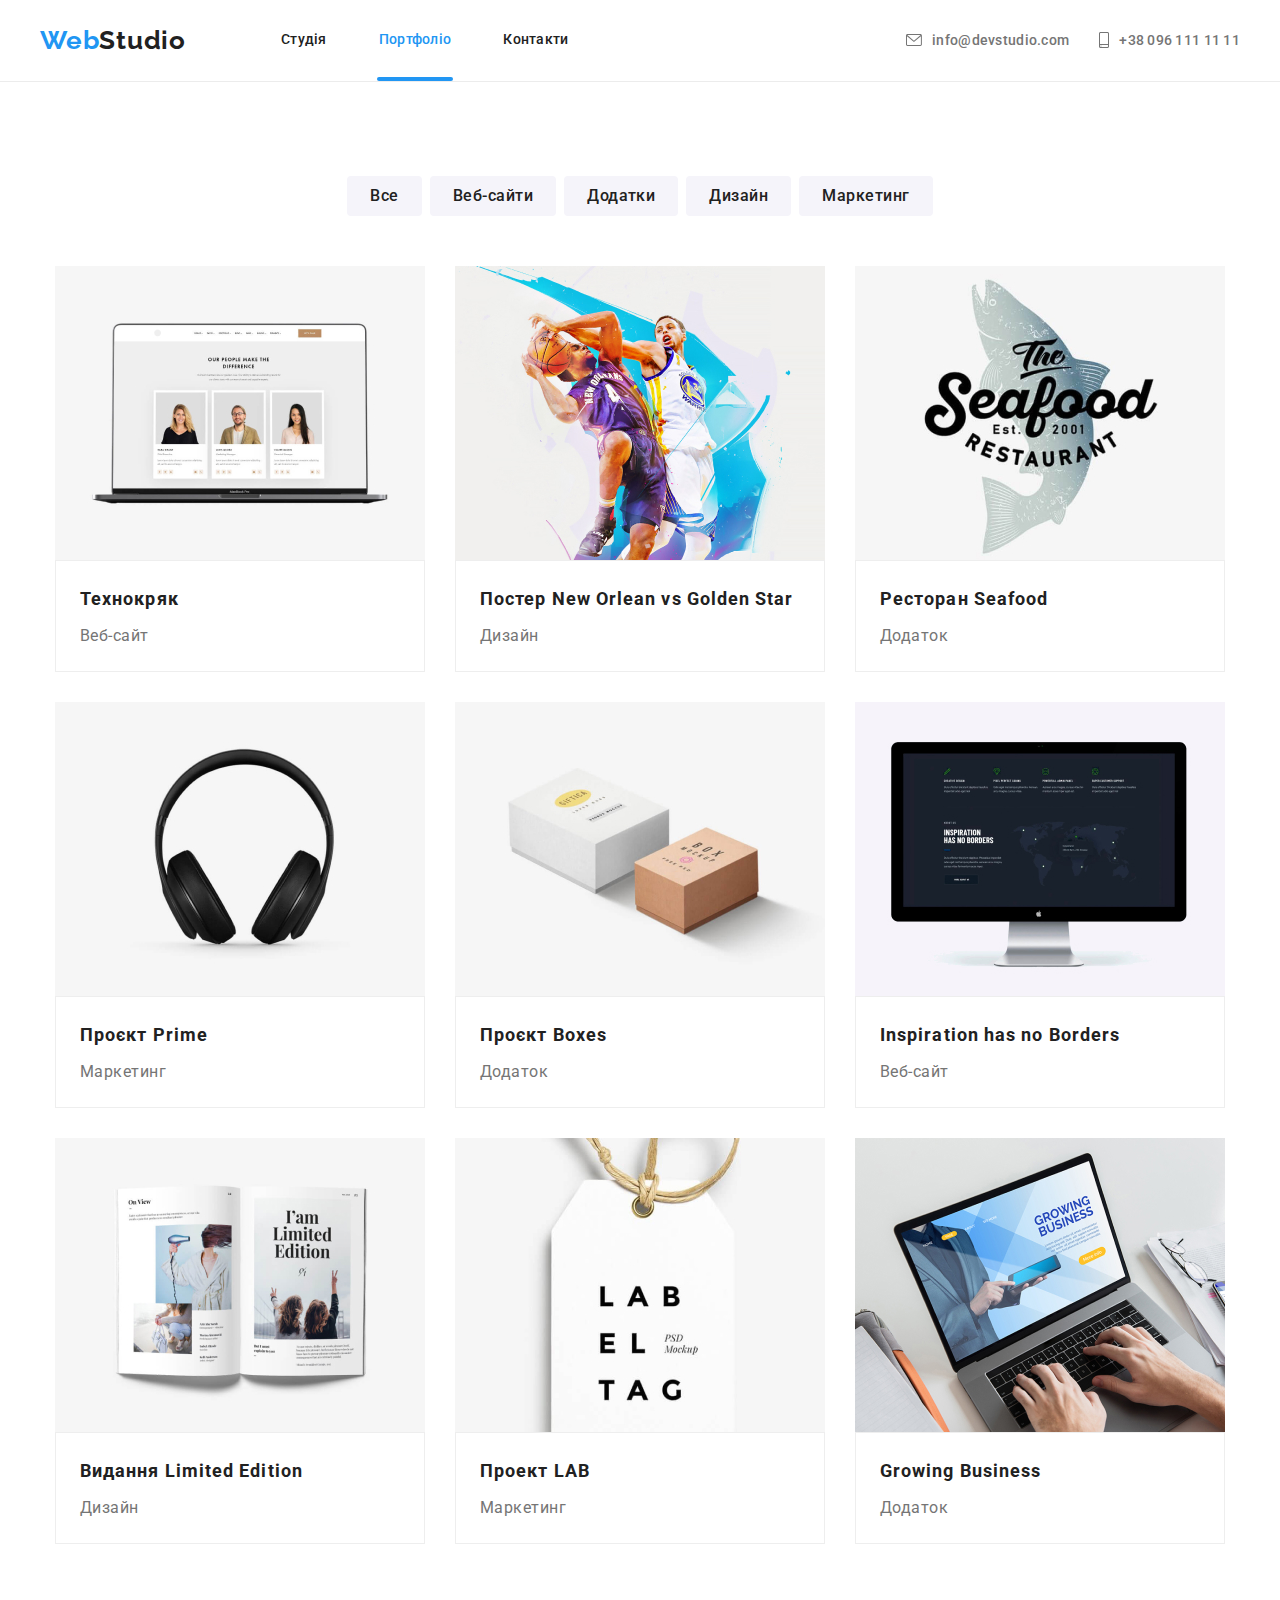
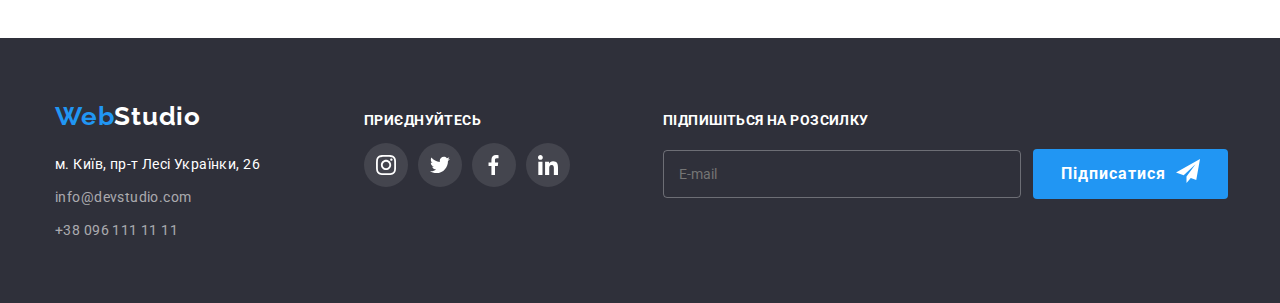
==== commit 65cde2af: "changes in btn" ====
--- a/portfolio.html
+++ b/portfolio.html
@@ -47,20 +47,20 @@
                 <h2 class="visually-hidden">Портфоліо</h2>
             <ul class="portfolio-list">
                 <div class="portfolio-buttons">
-                    <li class="portfolio-btnn list">
-                        <button class="btnn" type="button">Все</button>
-                    </li>
-                    <li class="portfolio-btnn list">
-                        <button class="btnn" type="button">Веб-сайти</button>
-                    </li>
-                    <li class="portfolio-btnn list">
-                        <button class="btnn" type="button">Додатки</button>
-                    </li>
-                    <li class="portfolio-btnn list">
-                        <button class="btnn" type="button">Дизайн</button>
-                    </li>
-                    <li class="portfolio-btnn list">
-                        <button class="btnn" type="button">Маркетинг</button>
+                    <li class="portfolio-btn list">
+                        <button class="btn btn-portfolio" type="button">Все</button>
+                    </li>
+                    <li class="portfolio-btn list">
+                        <button class="btn btn-portfolio" type="button">Веб-сайти</button>
+                    </li>
+                    <li class="portfolio-btn list">
+                        <button class="btn btn-portfolio" type="button">Додатки</button>
+                    </li>
+                    <li class="portfolio-btn list">
+                        <button class="btn btn-portfolio" type="button">Дизайн</button>
+                    </li>
+                    <li class="portfolio-btn list">
+                        <button class="btn btn-portfolio" type="button">Маркетинг</button>
                     </li>
                 </div>
                 <div class="portfolio-blanc">
@@ -242,7 +242,7 @@
             <p class="follow">Підпишіться на розсилку</p>
                         <form class="follow-line">
                             <input class="form-input" name="mail" id="mail" type="email" placeholder="E-mail">
-                        <button  class="btnn btnn-follow" type="submit">Підписатися<svg class="footer-icon" width="24" height="24"><use href="./images/symbol-defs.svg#icon-send" ></use>
+                        <button  class="btn btn-follow" type="submit">Підписатися<svg class="footer-icon" width="24" height="24"><use href="./images/symbol-defs.svg#icon-send" ></use>
                         </svg></button>
                     </form>
         </div>
--- a/styles/styles.css
+++ b/styles/styles.css
@@ -198,8 +198,10 @@
 
 }
 /*---------buttons-------*/
-
-.btnn {
+.btn{
+  cursor: pointer;
+}
+.btn-portfolio {
   padding: 6px 22px;
   font-weight: 500;
   font-size: 16px;
@@ -210,11 +212,11 @@
   color: var(--tytle-text-color);
   border: 1px solid transparent;
   border-radius: 4px;
-  cursor: pointer;
   transition: color 250ms cubic-bezier(0.4, 0, 0.2, 1), 
-  box-shadow 250ms cubic-bezier(0.4, 0, 0.2, 1);
-}
-.btnn-hero {
+  box-shadow 250ms cubic-bezier(0.4, 0, 0.2, 1)
+  background-color 250ms cubic-bezier(0.4, 0, 0.2, 1);
+}
+.btn-hero {
   padding: 10px 32px;
   font-weight: 700;
   font-size: 16px;
@@ -229,17 +231,15 @@
   background-color 250ms cubic-bezier(0.4, 0, 0.2, 1);
 }
 /*-----------------------hower-focus--*/
-.btn{
-  cursor: pointer;
-}
-.btnn:hover,
-.btnn:focus{
+.btn-portfolio:hover,
+.btn-portfolio:focus{
+  color: var(--primary-white-color);
   background-color: var(--accent-color);
   box-shadow: 0px 3px 1px rgba(0, 0, 0, 0.1), 
   0px 1px 2px rgba(0, 0, 0, 0.08), 
   0px 2px 2px rgba(0, 0, 0, 0.12);
 }
-.btnn-hero:focus {
+.btn-hero:focus {
   background-color: var(--accent-color);
   color: var(--primary-white-color);
 }
@@ -312,6 +312,7 @@
 .about-list :last-child {
   margin-right: 0%;
 }
+
 .icon{
 background-color: var(--fill-space-color);
 padding: 25px 100px 15px;
@@ -349,7 +350,7 @@
   position: absolute;
   color: rgba(255, 255, 255, 1);
   font-weight: 700;
-  font-size: 14px !important;
+  font-size: 14px;
   line-height: 1.14;
   text-align: center;
   letter-spacing: 0.03em;
@@ -588,7 +589,7 @@
   margin-bottom: 50px;
   justify-content: center;
 }
-.portfolio-btnn {
+.portfolio-btn {
   margin-right: 8px;
 }
 .portfolio-buttons :last-child {
@@ -666,6 +667,7 @@
 }
 
 .modal{
+  padding: 40px;
 position: absolute;
 top: 50%;
 left: 50%;
@@ -673,18 +675,20 @@
 
 min-height: 581px;
 min-width: 528px;
-padding: 8px;
+
 background-color: #FFFFFF;
-
-
-}
-.modal-position{
-  position: relative;
+border-radius: 4px;
+box-shadow: 0px 2px 1px 0px rgba(0, 0, 0, 0.2),
+0px 1px 1px 0px rgba(0, 0, 0, 0.14),
+0px 1px 3px 0px rgba(0, 0, 0, 0.12);
+
+
+
 }
 .modal-close{
 position: absolute;
-top: 0;
-right: 0%;
+top: 0px;
+right: 0px;
 border-radius: 50%;
 width: 33px;
 height: 33px;
@@ -694,8 +698,13 @@
 justify-content: center;
 align-items: center;
 margin-left: auto;
-}
-.modal-icon{
+transition: fill 250ms cubic-bezier(0.4, 0, 0.2, 1);
+}
+.modal-close:hover .modal-icon-close,
+.modal-close:focus .modal-icon-close{
+fill: var(--accent-color);
+}
+.modal-icon-close{
  width: 11px;
  height: 11px;
  color: var(--tytle-text-color);
@@ -703,7 +712,7 @@
 .modal-title{
  margin: 0%;
  padding: 0%;
- margin:0 auto 12px;
+ margin:0 ;
 font-weight: 700;
 font-size: 20px;
 line-height: 1.15;
@@ -713,21 +722,104 @@
 color: #212121;
 }
 .modal-text{
-  width: 448px;
- 
+  /* position: relative; */
+  display: flex;
+  flex-direction: column;
+}
+.abc{
+  position: relative;
+  margin-top: 10px;
+  transition: fill 250ms cubic-bezier(0.4, 0, 0.2, 1);
+}
+
+.name-icon-text{
+  position: absolute;
+  width: 18px;
+  height: 18px;
+  top: 34px;
+  left:12px;
+}
+.abc:focus-within{
+  fill:var(--accent-color);
+}
+.modal-space:focus{
+  outline: 1px solid var(--accent-color);
+}
+
+.modal-space{
+  padding: 12px 42px;
+  width: 100%;
+  border: 1px solid rgba(33, 33, 33, 0.2);
+  border-radius: 4px;
+  transition: outline 250ms cubic-bezier(0.4, 0, 0.2, 1);
+}
+.comment-window{
+  margin-top: 10px;
+}
+
+.comment-modal{
+  resize: none;
+  border-radius: 4px;
+  height: 120px;
+  width: 100%;
+  border: 1px solid rgba(33, 33, 33, 0.2);
+  border-radius: 4px;
+  padding: 12px 16px;
+  transition: outline 250ms cubic-bezier(0.4, 0, 0.2, 1);
+}
+.comment-modal:focus{
+  outline: 1px solid var(--accent-color);
 }
 .form-input-modal{
-  width: 100%;
-
-}
-.form-label-modal{
- 
-font-weight: 400;
-font-size: 12px;
-line-height: 1.16;
-letter-spacing: 0.01em;
-
-color: #757575;
+  display: flex;
+  margin-top: 20px;
+  text-align: center;
+  align-items: center;
+  justify-content: center;
+
+font-size: 14px;
+line-height: 2;
+}
+.form-input-modal a{
+  
+  color: rgba(33, 150, 243, 1);
+  margin-left: 5px;
+}
+.form-label-modalb{
+  position: relative;
+  appearance: none;
+  border: 2px solid rgba(33, 33, 33, 1);
+  border-radius: 1px;
+  width: 16px;
+  height: 15px;
+  margin-right: 8px;
+
+}
+.form-label-modalb:checked{
+  border: transparent;
+}
+
+.form-label-modalb:checked + .modal-check{
+  opacity: 1;
+}
+
+.modal-check{
+  position: absolute;
+  left: 60px;
+  opacity: 0;
+}
+.btn-modal{
+  padding: 10px 52px;
+  background-color: var(--accent-color);
+  max-width: 200px;
+  margin: 30px auto 0;
+  border-radius: 4px;
+  color: var(--primary-white-color);
+  border: transparent;
+
+font-weight: 700;
+font-size: 16px;
+line-height: 1.8;
 }
 /* -----------------footer-mail---------------- */
 .footer-follow{
@@ -746,13 +838,22 @@
   width: 358px;
   padding: 15px;
 }
-.btnn-follow{
+.btn-follow{
   display: flex;
   padding: 10px 28px;
   margin-left: 12px;
   background-color: var(--accent-color);
-  color: var(--primary-white-color);
+  color: rgba(255, 255, 255, 1);
+
  margin-right: 0%;
+  border-radius: 4px;
+  border: transparent;
+ 
+font-weight: 700;
+font-size: 16px;
+line-height: 1.88;
+text-align: center;
+letter-spacing: 0.06em;
 }
 .follow{
 font-weight: 700;
@@ -769,4 +870,4 @@
 .footer-icon{
   fill: var(--primary-white-color);
   margin-left: 10px;
-}+}
